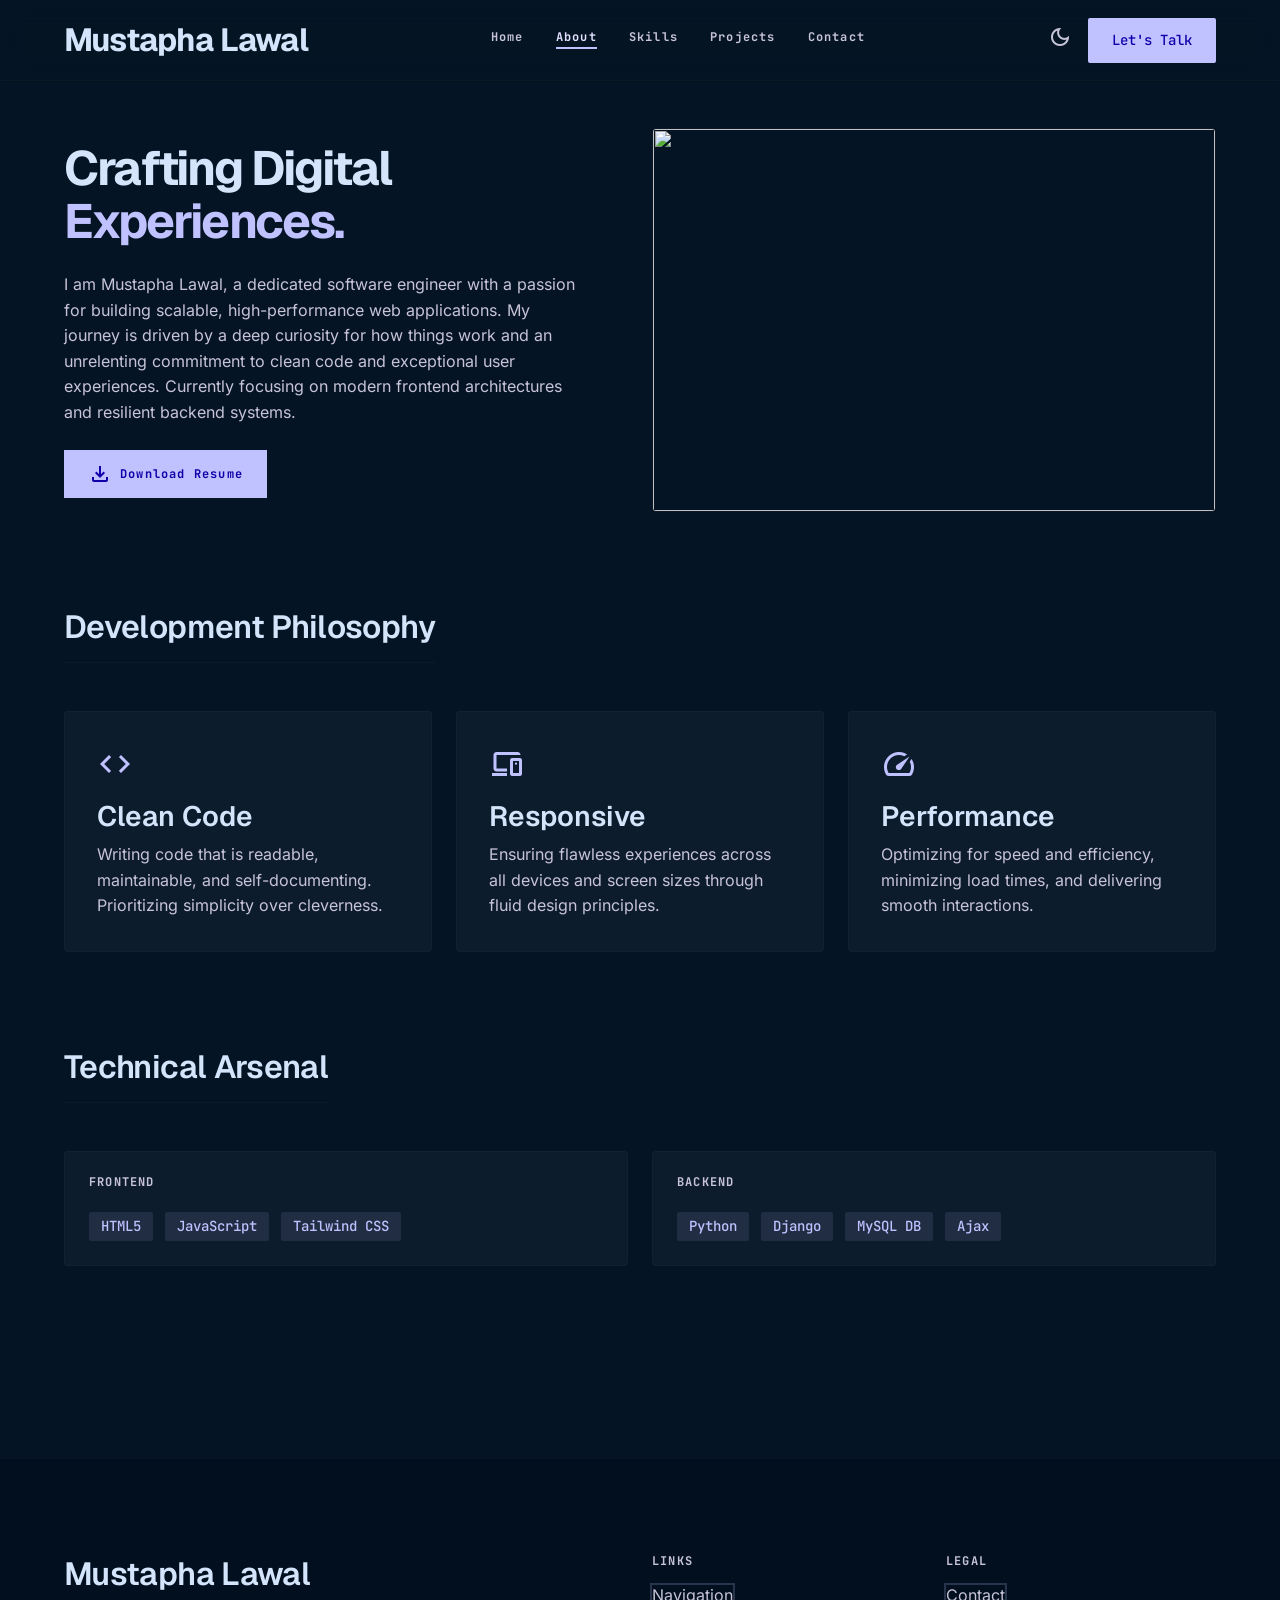
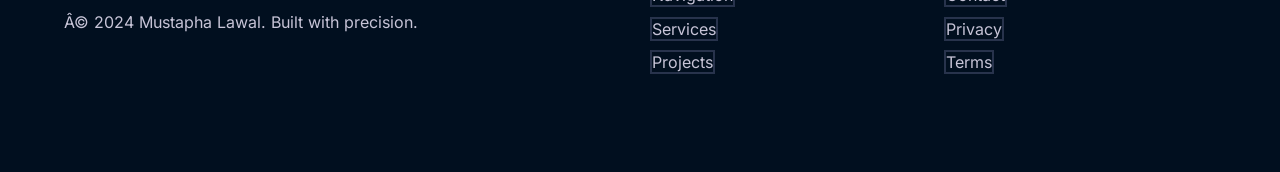
==== about.html @ 65cacf9a "Initial commit" ====
﻿<!DOCTYPE html>
<html class="dark" lang="en">

<head>
    <meta charset="utf-8">
    <meta content="width=device-width, initial-scale=1.0" name="viewport">
    <title>About Me - Mustapha Lawal</title>
    <script src="assets/js/tailwindcss.js"></script>
    <link href="assets/css/fonts.css" rel="stylesheet" />
    <link href="assets/css/material-symbols.css" rel="stylesheet" />





    <script id="tailwind-config">
        tailwind.config = {
            darkMode: "class",
            theme: {
                extend: {
                    "colors": {
                        "inverse-on-surface": "#233143",
                        "secondary-fixed": "#dae2fd",
                        "surface-container-low": "#0d1c2d",
                        "on-surface": "#d4e4fa",
                        "tertiary-fixed-dim": "#ffb783",
                        "on-error": "#690005",
                        "primary-fixed": "#e1e0ff",
                        "on-secondary-fixed-variant": "#3f465c",
                        "primary": "#c0c1ff",
                        "surface-tint": "#c0c1ff",
                        "surface-container": "#122131",
                        "surface-dim": "#051424",
                        "error": "#ffb4ab",
                        "on-surface-variant": "#c7c4d7",
                        "on-primary-container": "#0d0096",
                        "on-tertiary-fixed": "#301400",
                        "on-tertiary-fixed-variant": "#703700",
                        "inverse-primary": "#494bd6",
                        "tertiary-container": "#d97721",
                        "surface-container-highest": "#273647",
                        "surface-container-high": "#1c2b3c",
                        "secondary-container": "#3f465c",
                        "tertiary-fixed": "#ffdcc5",
                        "primary-fixed-dim": "#c0c1ff",
                        "outline": "#908fa0",
                        "on-secondary-container": "#adb4ce",
                        "surface-variant": "#273647",
                        "tertiary": "#ffb783",
                        "inverse-surface": "#d4e4fa",
                        "outline-variant": "#464554",
                        "background": "#051424",
                        "on-tertiary": "#4f2500",
                        "on-tertiary-container": "#452000",
                        "on-primary": "#1000a9",
                        "on-secondary": "#283044",
                        "on-primary-fixed": "#07006c",
                        "on-background": "#d4e4fa",
                        "surface": "#051424",
                        "secondary": "#bec6e0",
                        "surface-bright": "#2c3a4c",
                        "primary-container": "#8083ff",
                        "on-primary-fixed-variant": "#2f2ebe",
                        "on-error-container": "#ffdad6",
                        "on-secondary-fixed": "#131b2e",
                        "secondary-fixed-dim": "#bec6e0",
                        "error-container": "#93000a",
                        "surface-container-lowest": "#010f1f"
                    },
                    "borderRadius": {
                        "DEFAULT": "0.125rem",
                        "lg": "0.25rem",
                        "xl": "0.5rem",
                        "full": "0.75rem"
                    },
                    "spacing": {
                        "gutter": "24px",
                        "section-gap": "96px",
                        "container-max": "1200px",
                        "unit": "8px",
                        "component-padding": "16px"
                    },
                    "fontFamily": {
                        "headline-lg-mobile": ["Geist"],
                        "body-md": ["Inter"],
                        "label-caps": ["JetBrains Mono"],
                        "headline-lg": ["Geist"],
                        "headline-xl": ["Geist"],
                        "mono-sm": ["JetBrains Mono"]
                    },
                    "fontSize": {
                        "headline-lg-mobile": ["28px", { "lineHeight": "1.2", "fontWeight": "600" }],
                        "body-md": ["16px", { "lineHeight": "1.6", "fontWeight": "400" }],
                        "label-caps": ["12px", { "lineHeight": "1.0", "letterSpacing": "0.1em", "fontWeight": "700" }],
                        "headline-lg": ["32px", { "lineHeight": "1.2", "letterSpacing": "-0.02em", "fontWeight": "600" }],
                        "headline-xl": ["48px", { "lineHeight": "1.1", "letterSpacing": "-0.04em", "fontWeight": "700" }],
                        "mono-sm": ["14px", { "lineHeight": "1.5", "fontWeight": "500" }]
                    }
                }
            }
        }
    </script>
    <style>
        body {
            background-color: theme('colors.background');
            color: theme('colors.on-background');
        }

        .glow-hover:hover {
            box-shadow: inset 0 0 0 1px theme('colors.primary'), 0 4px 20px rgba(192, 193, 255, 0.1);
            transform: translateY(-4px);
        }

        .nav-underline {
            position: relative;
        }

        .nav-underline::after {
            content: '';
            position: absolute;
            width: 0;
            height: 2px;
            bottom: -4px;
            left: 0;
            background-color: theme('colors.primary');
            transition: width 0.3s ease;
        }

        .nav-underline:hover::after {
            width: 100%;
        }
    </style>
</head>

<body class="antialiased min-h-screen flex flex-col bg-surface">
    <!-- TopNavBar - Unified with index.html -->
    <header
        class="bg-surface/70 dark:bg-surface/70 backdrop-blur-md fixed top-0 w-full border-b border-outline-variant/10 shadow-sm z-50 transition-all duration-300"
        id="navbar">
        <div class="flex justify-between items-center h-20 px-gutter max-w-container-max mx-auto z-50">
            <a class="font-headline-lg text-headline-lg font-bold text-on-surface dark:text-on-surface tracking-tight"
                href="index.html">Mustapha Lawal</a>
            <nav class="hidden md:flex gap-8">
                <a class="font-label-caps text-label-caps text-on-surface-variant dark:text-on-surface-variant hover:text-primary transition-colors duration-200"
                    href="index.html">Home</a>
                <a class="font-label-caps text-label-caps text-primary dark:text-primary-fixed font-bold border-b-2 border-primary pb-1"
                    href="about.html">About</a>
                <a class="font-label-caps text-label-caps text-on-surface-variant dark:text-on-surface-variant hover:text-primary transition-colors duration-200"
                    href="index.html#skills">Skills</a>
                <a class="font-label-caps text-label-caps text-on-surface-variant dark:text-on-surface-variant hover:text-primary transition-colors duration-200"
                    href="project.html">Projects</a>
                <a class="font-label-caps text-label-caps text-on-surface-variant dark:text-on-surface-variant hover:text-primary transition-colors duration-200"
                    href="contact.html">Contact</a>
            </nav>
            <div class="flex items-center gap-4">
                <button aria-label="Toggle Dark Mode"
                    class="text-on-surface-variant hover:text-primary transition-colors duration-200">
                    <span class="material-symbols-outlined" data-icon="dark_mode">dark_mode</span>
                </button>
                <a class="hidden md:inline-flex bg-primary text-on-primary font-mono-sm text-mono-sm px-6 py-3 rounded hover:brightness-110 transition-all duration-200"
                    href="contact.html">Let's Talk</a>
            </div>
        </div>
    </header>
    <main class="flex-grow pt-32 pb-section-gap px-gutter max-w-container-max mx-auto w-full bg-surface">
        <!-- Intro Section -->
        <section class="mb-section-gap flex flex-col md:flex-row gap-gutter items-center">
            <div class="w-full md:w-1/2 space-y-6">
                <h1 class="font-headline-xl text-headline-xl text-on-surface">Crafting Digital <br><span
                        class="text-primary">Experiences.</span></h1>
                <p class="font-body-md text-body-md text-on-surface-variant max-w-lg">
                    I am Mustapha Lawal, a dedicated software engineer with a passion for building scalable,
                    high-performance web applications. My journey is driven by a deep curiosity for how things work and
                    an unrelenting commitment to clean code and exceptional user experiences. Currently focusing on
                    modern frontend architectures and resilient backend systems.
                </p>
                <button
                    class="bg-primary text-on-primary px-6 py-3 font-label-caps text-label-caps hover:brightness-110 transition-all flex items-center gap-2 w-fit">
                    <span class="material-symbols-outlined">download</span> Download Resume
                </button>
            </div>
            <div class="w-full md:w-1/2 relative h-96 rounded-lg overflow-hidden border border-outline-variant/10">
                <img class="w-full h-full object-cover"
                    data-alt="A striking portrait-style digital art piece of a modern developer workstation. The scene is illuminated by the soft, high-key glow of multiple monitors displaying intricate code structures. The overall aesthetic is minimalist and highly polished, using deep blacks and pristine whites with vibrant indigo accents. The mood is focused, serene, and technologically advanced, reflecting professional craftsmanship."
                    src="https://lh3.googleusercontent.com/aida-public/[base64]">
            </div>
        </section>
        <!-- Development Philosophy -->
        <section class="mb-section-gap">
            <h2
                class="font-headline-lg text-headline-lg text-on-surface mb-12 border-b border-outline-variant/10 pb-4 inline-block">
                Development Philosophy</h2>
            <div class="grid grid-cols-1 md:grid-cols-2 lg:grid-cols-3 gap-gutter">
                <div
                    class="bg-surface-container-low border border-outline-variant/10 p-8 rounded-lg glow-hover transition-all duration-300">
                    <span class="material-symbols-outlined text-primary text-4xl mb-4">code</span>
                    <h3 class="font-headline-lg-mobile text-headline-lg-mobile text-on-surface mb-2">Clean Code</h3>
                    <p class="font-body-md text-body-md text-on-surface-variant">Writing code that is readable,
                        maintainable, and self-documenting. Prioritizing simplicity over cleverness.</p>
                </div>
                <div
                    class="bg-surface-container-low border border-outline-variant/10 p-8 rounded-lg glow-hover transition-all duration-300">
                    <span class="material-symbols-outlined text-primary text-4xl mb-4">devices</span>
                    <h3 class="font-headline-lg-mobile text-headline-lg-mobile text-on-surface mb-2">Responsive</h3>
                    <p class="font-body-md text-body-md text-on-surface-variant">Ensuring flawless experiences across
                        all devices and screen sizes through fluid design principles.</p>
                </div>
                <div
                    class="bg-surface-container-low border border-outline-variant/10 p-8 rounded-lg glow-hover transition-all duration-300">
                    <span class="material-symbols-outlined text-primary text-4xl mb-4">speed</span>
                    <h3 class="font-headline-lg-mobile text-headline-lg-mobile text-on-surface mb-2">Performance</h3>
                    <p class="font-body-md text-body-md text-on-surface-variant">Optimizing for speed and efficiency,
                        minimizing load times, and delivering smooth interactions.</p>
                </div>
            </div>
        </section>
        <!-- Tech Stack -->
        <section class="mb-section-gap">
            <h2
                class="font-headline-lg text-headline-lg text-on-surface mb-12 border-b border-outline-variant/10 pb-4 inline-block">
                Technical Arsenal</h2>
            <div class="grid grid-cols-1 md:grid-cols-2 gap-gutter">
                <!-- Frontend -->
                <div class="border border-outline-variant/10 p-6 rounded-lg bg-surface-container-low">
                    <h3 class="font-label-caps text-label-caps text-on-surface-variant mb-6 uppercase tracking-widest">
                        Frontend</h3>
                    <div class="flex flex-wrap gap-3">
                        <span
                            class="px-3 py-1 bg-primary/10 text-primary font-mono-sm text-mono-sm rounded">HTML5</span>
                        <span
                            class="px-3 py-1 bg-primary/10 text-primary font-mono-sm text-mono-sm rounded">JavaScript</span>
                        <span class="px-3 py-1 bg-primary/10 text-primary font-mono-sm text-mono-sm rounded">Tailwind
                            CSS</span>
                    </div>
                </div>
                <!-- Backend -->
                <div class="border border-outline-variant/10 p-6 rounded-lg bg-surface-container-low">
                    <h3 class="font-label-caps text-label-caps text-on-surface-variant mb-6 uppercase tracking-widest">
                        Backend</h3>
                    <div class="flex flex-wrap gap-3">
                        <span
                            class="px-3 py-1 bg-primary/10 text-primary font-mono-sm text-mono-sm rounded">Python</span>
                        <span
                            class="px-3 py-1 bg-primary/10 text-primary font-mono-sm text-mono-sm rounded">Django</span>
                        <span
                            class="px-3 py-1 bg-primary/10 text-primary font-mono-sm text-mono-sm rounded">MySQL DB</span>
                        <span
                            class="px-3 py-1 bg-primary/10 text-primary font-mono-sm text-mono-sm rounded">Ajax</span>
                    </div>
                </div>
            </div>
        </section>
    </main>
    <!-- Footer -->
    <footer class="dark:bg-surface-container-lowest w-full py-section-gap border-t border-outline-variant/10 mt-auto">
        <div class="grid grid-cols-1 md:grid-cols-4 gap-gutter px-gutter max-w-container-max mx-auto">
            <div class="col-span-1 md:col-span-2">
                <div class="font-headline-lg text-headline-lg font-semibold text-on-surface dark:text-on-surface mb-4">
                    Mustapha Lawal</div>
                <p class="font-body-md text-body-md text-on-surface-variant mb-6">Â© 2024 Mustapha Lawal. Built with
                    precision.</p>
            </div>
            <div class="col-span-1">
                <h4 class="font-label-caps text-label-caps text-on-surface-variant mb-4 uppercase">Links</h4>
                <ul class="space-y-2 font-body-md text-body-md">
                    <li class=""><a
                            class="text-on-surface-variant hover:text-primary transition-colors Focus: ring-2 ring-primary/20"
                            href="#">Navigation</a></li>
                    <li class=""><a
                            class="text-on-surface-variant hover:text-primary transition-colors Focus: ring-2 ring-primary/20"
                            href="#">Services</a></li>
                    <li class=""><a
                            class="text-on-surface-variant hover:text-primary transition-colors Focus: ring-2 ring-primary/20"
                            href="#">Projects</a></li>
                </ul>
            </div>
            <div class="col-span-1">
                <h4 class="font-label-caps text-label-caps text-on-surface-variant mb-4 uppercase">Legal</h4>
                <ul class="space-y-2 font-body-md text-body-md">
                    <li class=""><a
                            class="text-on-surface-variant hover:text-primary transition-colors Focus: ring-2 ring-primary/20"
                            href="#">Contact</a></li>
                    <li class=""><a
                            class="text-on-surface-variant hover:text-primary transition-colors Focus: ring-2 ring-primary/20"
                            href="#">Privacy</a></li>
                    <li class=""><a
                            class="text-on-surface-variant hover:text-primary transition-colors Focus: ring-2 ring-primary/20"
                            href="#">Terms</a></li>
                </ul>
            </div>
        </div>
    </footer>


</body>

</html>
---- assets/css/fonts.css ----
﻿@font-face {
  font-family: 'Geist';
  font-style: normal;
  font-weight: 600;
  font-display: swap;
  src: url(../fonts/gyBhhwUxId8gMGYQMKR3pzfaWI_RQuQ4nQ.ttf) format('truetype');
}
@font-face {
  font-family: 'Geist';
  font-style: normal;
  font-weight: 700;
  font-display: swap;
  src: url(../fonts/gyBhhwUxId8gMGYQMKR3pzfaWI_Re-Q4nQ.ttf) format('truetype');
}
@font-face {
  font-family: 'Inter';
  font-style: normal;
  font-weight: 400;
  font-display: swap;
  src: url(../fonts/UcCO3FwrK3iLTeHuS_nVMrMxCp50SjIw2boKoduKmMEVuLyfMZg.ttf) format('truetype');
}
@font-face {
  font-family: 'Inter';
  font-style: normal;
  font-weight: 500;
  font-display: swap;
  src: url(../fonts/UcCO3FwrK3iLTeHuS_nVMrMxCp50SjIw2boKoduKmMEVuI6fMZg.ttf) format('truetype');
}
@font-face {
  font-family: 'Inter';
  font-style: normal;
  font-weight: 600;
  font-display: swap;
  src: url(../fonts/UcCO3FwrK3iLTeHuS_nVMrMxCp50SjIw2boKoduKmMEVuGKYMZg.ttf) format('truetype');
}
@font-face {
  font-family: 'JetBrains Mono';
  font-style: normal;
  font-weight: 500;
  font-display: swap;
  src: url(../fonts/tDbY2o-flEEny0FZhsfKu5WU4zr3E_BX0PnT8RD8-qxjPQ.ttf) format('truetype');
}
@font-face {
  font-family: 'JetBrains Mono';
  font-style: normal;
  font-weight: 700;
  font-display: swap;
  src: url(../fonts/tDbY2o-flEEny0FZhsfKu5WU4zr3E_BX0PnT8RD8L6tjPQ.ttf) format('truetype');
}
---- assets/css/material-symbols.css ----
﻿@font-face {
  font-family: 'Material Symbols Outlined';
  font-style: normal;
  font-weight: 100;
  font-display: swap;
  src: url(../fonts/kJF1BvYX7BgnkSrUwT8OhrdQw4oELdPIeeII9v6oDMzByHX9rA6RzaxHMPdY43zj-jCxv3fzvRNU22ZXGJpEpjC_1v-p_4MrImHCIJIZrDCvHeem.ttf) format('truetype');
}
@font-face {
  font-family: 'Material Symbols Outlined';
  font-style: normal;
  font-weight: 200;
  font-display: swap;
  src: url(../fonts/kJF1BvYX7BgnkSrUwT8OhrdQw4oELdPIeeII9v6oDMzByHX9rA6RzaxHMPdY43zj-jCxv3fzvRNU22ZXGJpEpjC_1v-p_4MrImHCIJIZrDAvHOem.ttf) format('truetype');
}
@font-face {
  font-family: 'Material Symbols Outlined';
  font-style: normal;
  font-weight: 300;
  font-display: swap;
  src: url(../fonts/kJF1BvYX7BgnkSrUwT8OhrdQw4oELdPIeeII9v6oDMzByHX9rA6RzaxHMPdY43zj-jCxv3fzvRNU22ZXGJpEpjC_1v-p_4MrImHCIJIZrDDxHOem.ttf) format('truetype');
}
@font-face {
  font-family: 'Material Symbols Outlined';
  font-style: normal;
  font-weight: 400;
  font-display: swap;
  src: url(../fonts/kJF1BvYX7BgnkSrUwT8OhrdQw4oELdPIeeII9v6oDMzByHX9rA6RzaxHMPdY43zj-jCxv3fzvRNU22ZXGJpEpjC_1v-p_4MrImHCIJIZrDCvHOem.ttf) format('truetype');
}
@font-face {
  font-family: 'Material Symbols Outlined';
  font-style: normal;
  font-weight: 500;
  font-display: swap;
  src: url(../fonts/kJF1BvYX7BgnkSrUwT8OhrdQw4oELdPIeeII9v6oDMzByHX9rA6RzaxHMPdY43zj-jCxv3fzvRNU22ZXGJpEpjC_1v-p_4MrImHCIJIZrDCdHOem.ttf) format('truetype');
}
@font-face {
  font-family: 'Material Symbols Outlined';
  font-style: normal;
  font-weight: 600;
  font-display: swap;
  src: url(../fonts/kJF1BvYX7BgnkSrUwT8OhrdQw4oELdPIeeII9v6oDMzByHX9rA6RzaxHMPdY43zj-jCxv3fzvRNU22ZXGJpEpjC_1v-p_4MrImHCIJIZrDBxG-em.ttf) format('truetype');
}
@font-face {
  font-family: 'Material Symbols Outlined';
  font-style: normal;
  font-weight: 700;
  font-display: swap;
  src: url(../fonts/kJF1BvYX7BgnkSrUwT8OhrdQw4oELdPIeeII9v6oDMzByHX9rA6RzaxHMPdY43zj-jCxv3fzvRNU22ZXGJpEpjC_1v-p_4MrImHCIJIZrDBIG-em.ttf) format('truetype');
}

.material-symbols-outlined {
  font-family: 'Material Symbols Outlined';
  font-weight: normal;
  font-style: normal;
  font-size: 24px;
  line-height: 1;
  letter-spacing: normal;
  text-transform: none;
  display: inline-block;
  white-space: nowrap;
  word-wrap: normal;
  direction: ltr;
  -webkit-font-smoothing: antialiased;
}
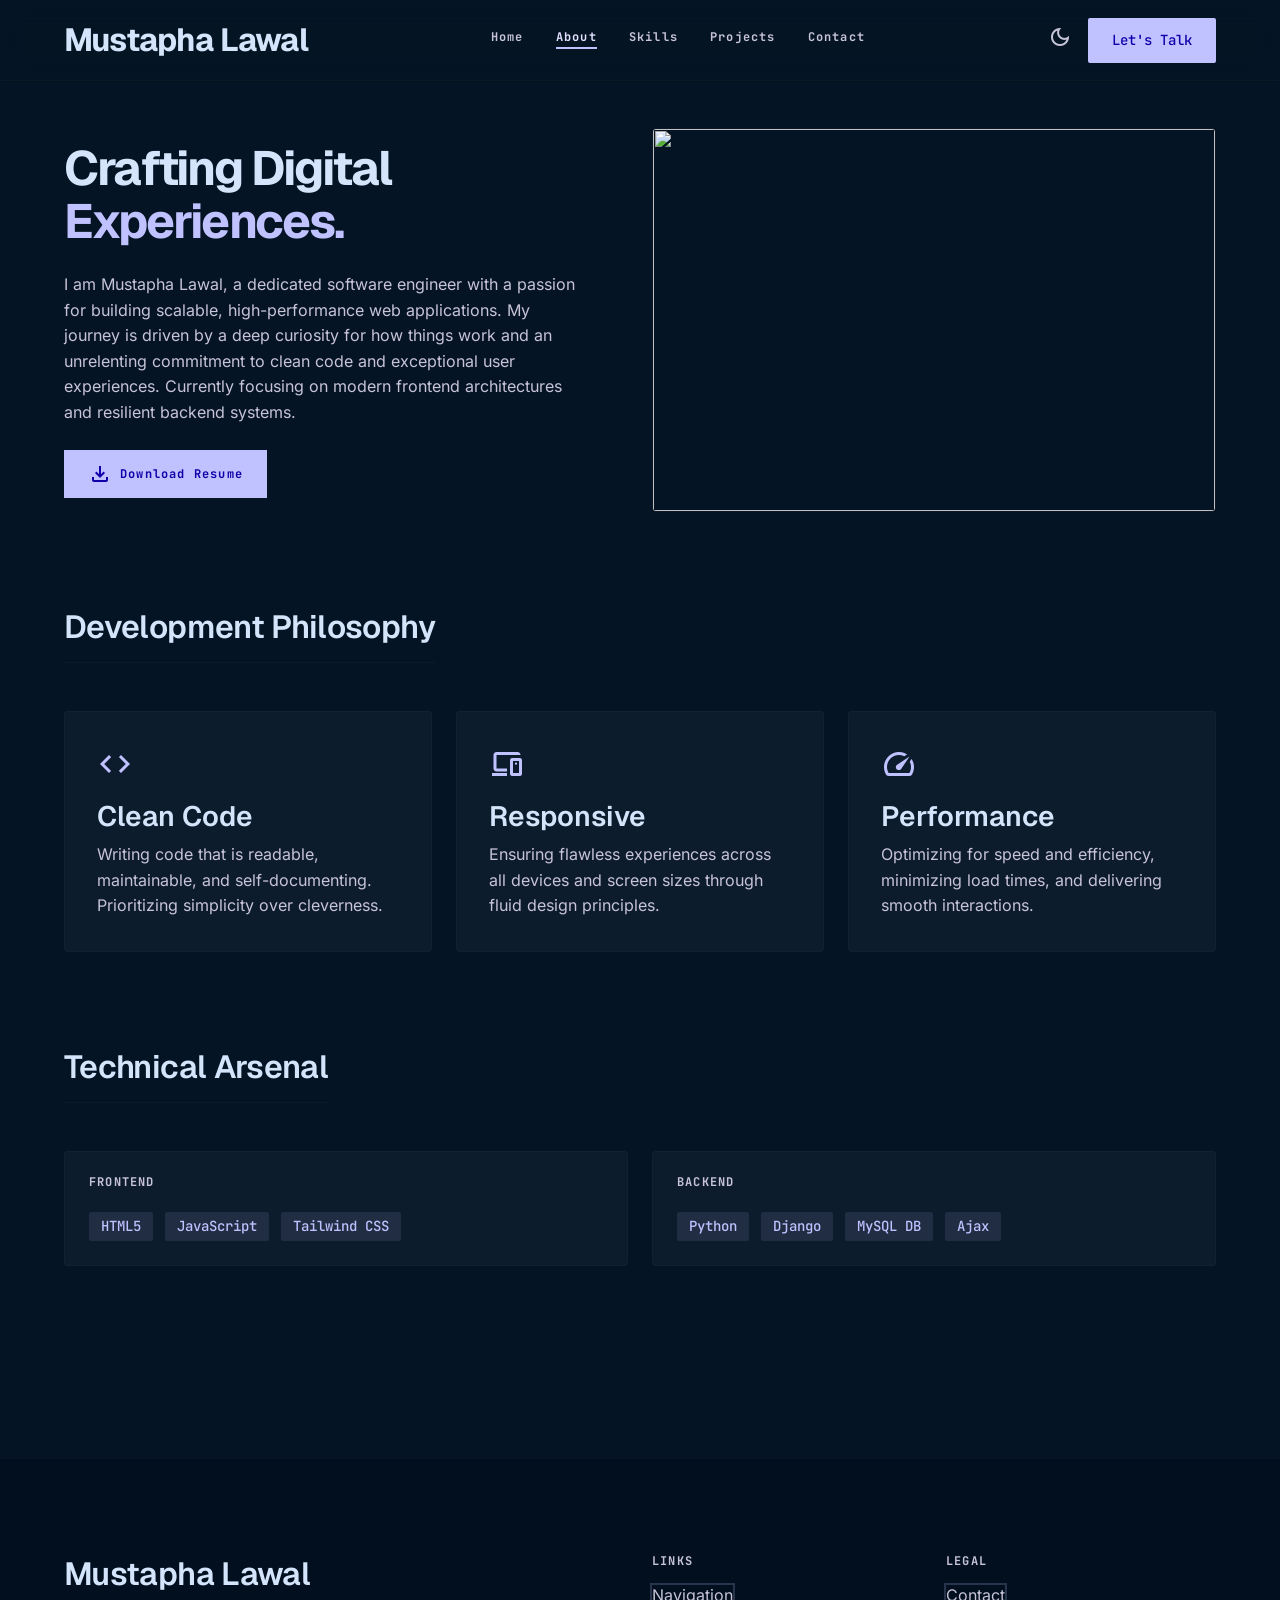
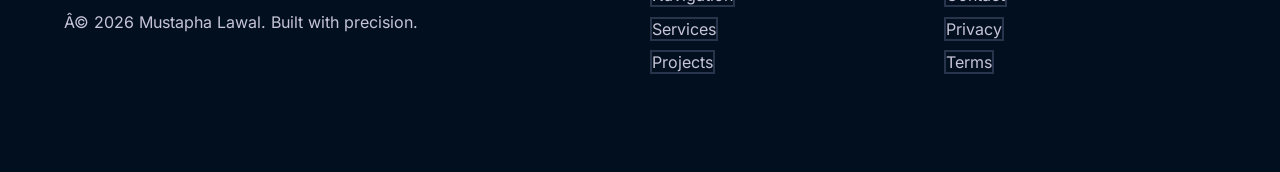
==== commit 40e740fb: "Update portfolio" ====
--- a/about.html
+++ b/about.html
@@ -257,7 +257,7 @@
             <div class="col-span-1 md:col-span-2">
                 <div class="font-headline-lg text-headline-lg font-semibold text-on-surface dark:text-on-surface mb-4">
                     Mustapha Lawal</div>
-                <p class="font-body-md text-body-md text-on-surface-variant mb-6">Â© 2024 Mustapha Lawal. Built with
+                <p class="font-body-md text-body-md text-on-surface-variant mb-6">Â© 2026 Mustapha Lawal. Built with
                     precision.</p>
             </div>
             <div class="col-span-1">
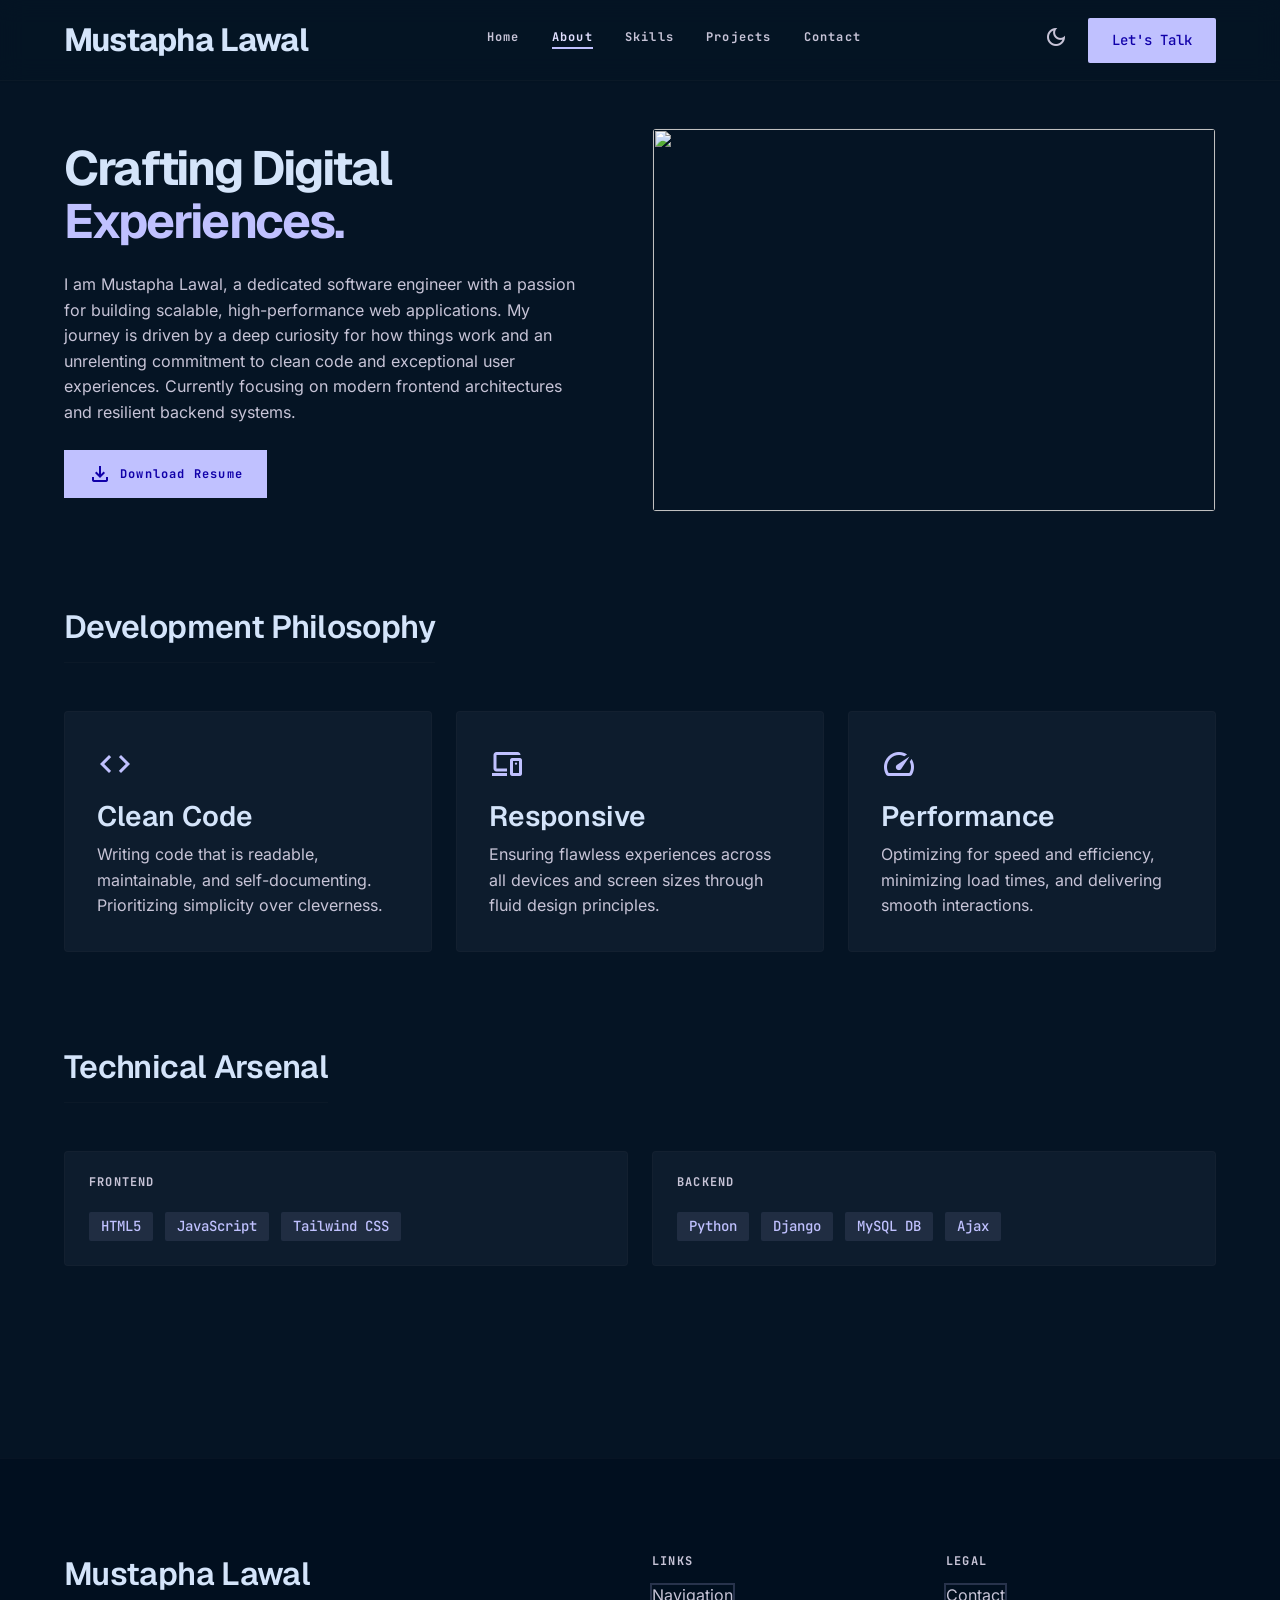
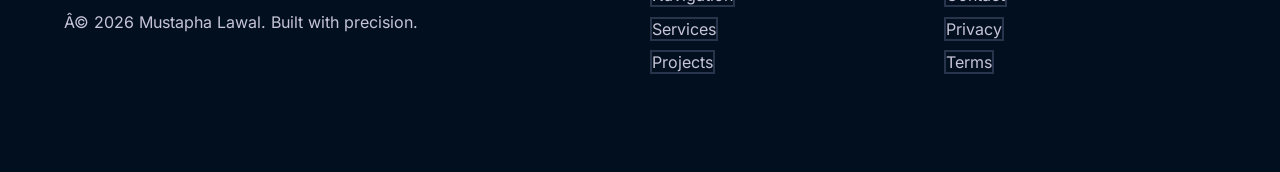
==== commit 8085d48b: "Update portfolio" ====
--- a/about.html
+++ b/about.html
@@ -129,6 +129,30 @@
         .nav-underline:hover::after {
             width: 100%;
         }
+
+        html, body { overflow-x: hidden; max-width: 100vw; }
+        img { max-width: 100%; height: auto; }
+        #mobileMenu { transition: all 0.3s ease; }
+        #mobileMenu.hidden { display: none; }
+        @media (max-width: 768px) {
+            .px-gutter { padding-left: 16px !important; padding-right: 16px !important; }
+            .py-section-gap { padding-top: 48px !important; padding-bottom: 48px !important; }
+            .pb-section-gap { padding-bottom: 48px !important; }
+            .text-headline-xl { font-size: 30px !important; line-height: 1.15 !important; }
+            .text-headline-lg { font-size: 24px !important; }
+            .pt-32 { padding-top: 5.5rem !important; }
+            .p-8 { padding: 1.25rem !important; }
+            .p-6 { padding: 1rem !important; }
+            .gap-gutter { gap: 1rem !important; }
+            .h-96 { height: 18rem !important; }
+        }
+        @media (max-width: 640px) {
+            .text-headline-xl { font-size: 26px !important; }
+        }
+        @media (max-width: 380px) {
+            .px-gutter { padding-left: 12px !important; padding-right: 12px !important; }
+            .text-headline-xl { font-size: 22px !important; }
+        }
     </style>
 </head>
 
@@ -152,19 +176,33 @@
                 <a class="font-label-caps text-label-caps text-on-surface-variant dark:text-on-surface-variant hover:text-primary transition-colors duration-200"
                     href="contact.html">Contact</a>
             </nav>
-            <div class="flex items-center gap-4">
+            <div class="flex items-center gap-2 sm:gap-4">
                 <button aria-label="Toggle Dark Mode"
-                    class="text-on-surface-variant hover:text-primary transition-colors duration-200">
+                    class="text-on-surface-variant hover:text-primary transition-colors duration-200 p-1">
                     <span class="material-symbols-outlined" data-icon="dark_mode">dark_mode</span>
                 </button>
                 <a class="hidden md:inline-flex bg-primary text-on-primary font-mono-sm text-mono-sm px-6 py-3 rounded hover:brightness-110 transition-all duration-200"
                     href="contact.html">Let's Talk</a>
-            </div>
+                <button id="mobileMenuBtn" aria-label="Toggle Menu" aria-expanded="false"
+                    class="md:hidden p-2 rounded-lg border border-outline-variant/20 text-on-surface hover:bg-surface-container-high transition-colors">
+                    <span class="material-symbols-outlined" id="mobileMenuIcon">menu</span>
+                </button>
+            </div>
+        </div>
+        <div id="mobileMenu" class="hidden md:hidden border-t border-outline-variant/10 bg-surface/95 backdrop-blur-md">
+            <nav class="flex flex-col px-6 py-6 gap-1">
+                <a class="font-label-caps text-label-caps text-on-surface-variant hover:text-primary py-3 border-b border-outline-variant/10 transition-colors" href="index.html" onclick="closeMobileMenu()">Home</a>
+                <a class="font-label-caps text-label-caps text-primary font-bold py-3 border-b border-outline-variant/10" href="about.html" onclick="closeMobileMenu()">About</a>
+                <a class="font-label-caps text-label-caps text-on-surface-variant hover:text-primary py-3 border-b border-outline-variant/10 transition-colors" href="index.html#skills" onclick="closeMobileMenu()">Skills</a>
+                <a class="font-label-caps text-label-caps text-on-surface-variant hover:text-primary py-3 border-b border-outline-variant/10 transition-colors" href="project.html" onclick="closeMobileMenu()">Projects</a>
+                <a class="font-label-caps text-label-caps text-on-surface-variant hover:text-primary py-3 transition-colors" href="contact.html" onclick="closeMobileMenu()">Contact</a>
+                <a class="mt-4 bg-primary text-on-primary font-mono-sm text-mono-sm px-6 py-3 rounded text-center hover:brightness-110 transition-all" href="contact.html">Let's Talk</a>
+            </nav>
         </div>
     </header>
-    <main class="flex-grow pt-32 pb-section-gap px-gutter max-w-container-max mx-auto w-full bg-surface">
+    <main class="flex-grow pt-32 pb-section-gap px-gutter max-w-container-max mx-auto w-full bg-surface overflow-x-hidden">
         <!-- Intro Section -->
-        <section class="mb-section-gap flex flex-col md:flex-row gap-gutter items-center">
+        <section class="mb-12 md:mb-section-gap flex flex-col md:flex-row gap-6 md:gap-gutter items-center">
             <div class="w-full md:w-1/2 space-y-6">
                 <h1 class="font-headline-xl text-headline-xl text-on-surface">Crafting Digital <br><span
                         class="text-primary">Experiences.</span></h1>
@@ -186,7 +224,7 @@
             </div>
         </section>
         <!-- Development Philosophy -->
-        <section class="mb-section-gap">
+        <section class="mb-12 md:mb-section-gap">
             <h2
                 class="font-headline-lg text-headline-lg text-on-surface mb-12 border-b border-outline-variant/10 pb-4 inline-block">
                 Development Philosophy</h2>
@@ -215,7 +253,7 @@
             </div>
         </section>
         <!-- Tech Stack -->
-        <section class="mb-section-gap">
+        <section class="mb-12 md:mb-section-gap">
             <h2
                 class="font-headline-lg text-headline-lg text-on-surface mb-12 border-b border-outline-variant/10 pb-4 inline-block">
                 Technical Arsenal</h2>
@@ -291,7 +329,29 @@
         </div>
     </footer>
 
-
+    <script>
+        const mobileMenuBtn = document.getElementById('mobileMenuBtn');
+        const mobileMenu = document.getElementById('mobileMenu');
+        const mobileMenuIcon = document.getElementById('mobileMenuIcon');
+        function toggleMobileMenu() {
+            const isHidden = mobileMenu.classList.contains('hidden');
+            if (isHidden) {
+                mobileMenu.classList.remove('hidden');
+                mobileMenuIcon.textContent = 'close';
+                mobileMenuBtn.setAttribute('aria-expanded', 'true');
+                document.body.style.overflow = 'hidden';
+            } else { closeMobileMenu(); }
+        }
+        function closeMobileMenu() {
+            mobileMenu.classList.add('hidden');
+            mobileMenuIcon.textContent = 'menu';
+            mobileMenuBtn.setAttribute('aria-expanded', 'false');
+            document.body.style.overflow = '';
+        }
+        if (mobileMenuBtn) mobileMenuBtn.addEventListener('click', toggleMobileMenu);
+        window.addEventListener('resize', () => { if (window.innerWidth >= 768) closeMobileMenu(); });
+        document.addEventListener('keydown', (e) => { if (e.key === 'Escape' && !mobileMenu.classList.contains('hidden')) closeMobileMenu(); });
+    </script>
 </body>
 
 </html>
